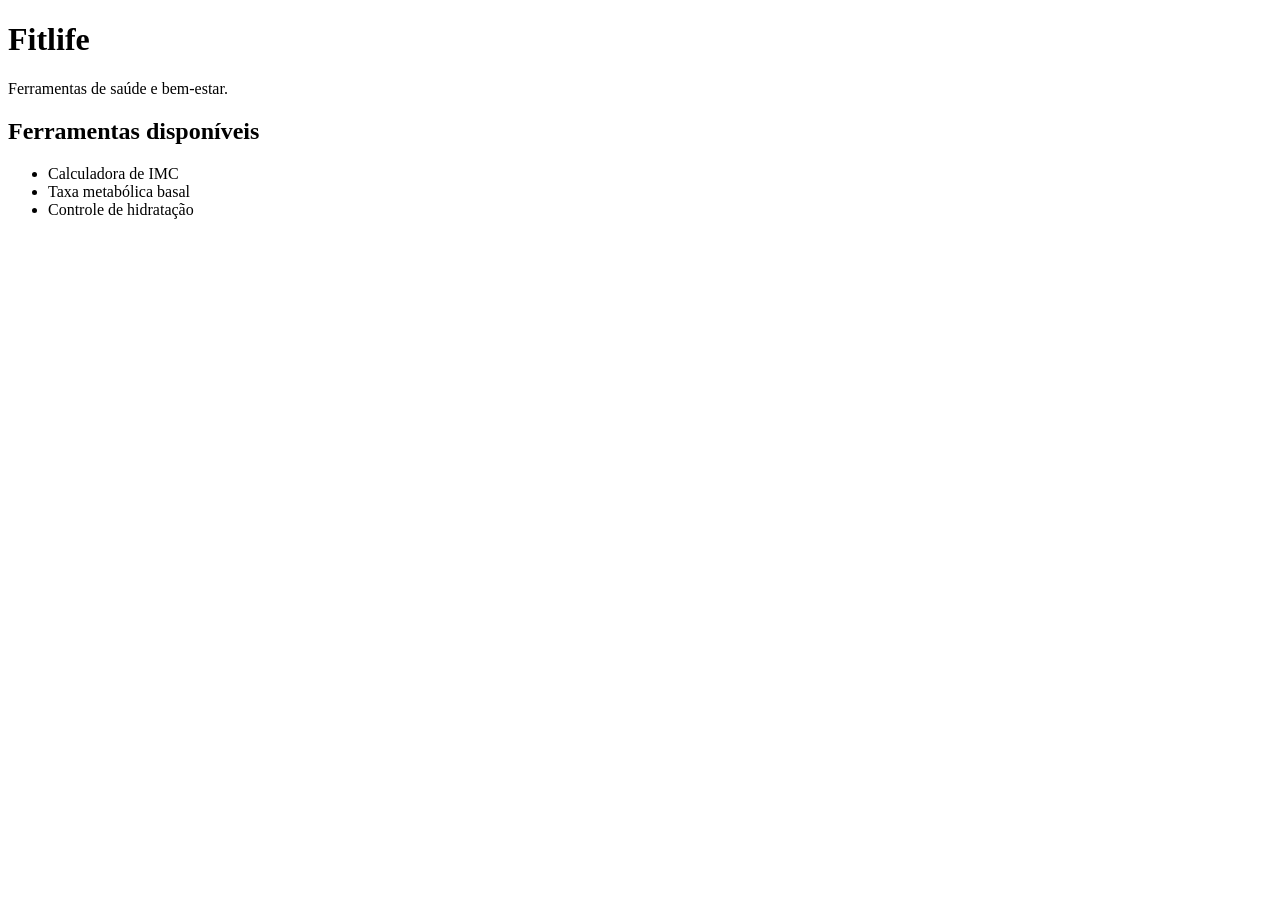
==== index.html @ 10d518d0 "first commit" ====
<!DOCTYPE html>
<html lang="pt-BR">
<head>
    <meta charset="UTF-8">
    <meta name="viewport" content="width=device-width, initial-scale=1.0">
    <title>Fitlife</title>

</head>
<body>
    
    <h1>Fitlife</h1>

    <p>Ferramentas de saúde e bem-estar.</p>

    <h2>Ferramentas disponíveis</h2>

    <ul>

        <li>Calculadora de IMC</li>
        <li>Taxa metabólica basal</li>
        <li>Controle de hidratação</li>
    </ul>
   


</body>
</html>
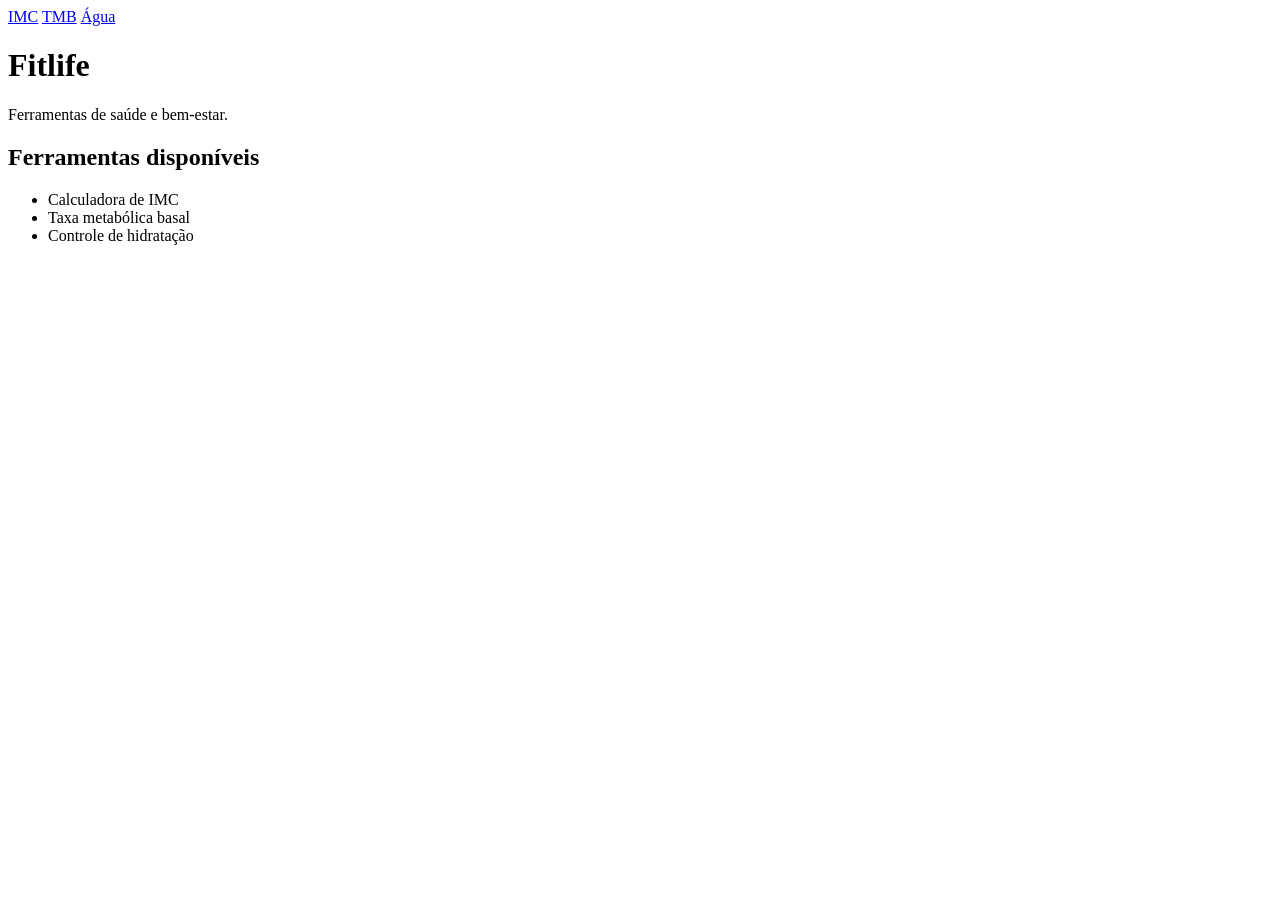
==== commit 722af8df: "adicionado paginas na pasta" ====
--- a/index.html
+++ b/index.html
@@ -8,6 +8,11 @@
 </head>
 <body>
     
+    <a href="pages/imc.html">IMC</a>
+    <a href="pages/tmb.html">TMB</a>
+    <a href="pages/water.html">Água</a>
+
+
     <h1>Fitlife</h1>
 
     <p>Ferramentas de saúde e bem-estar.</p>
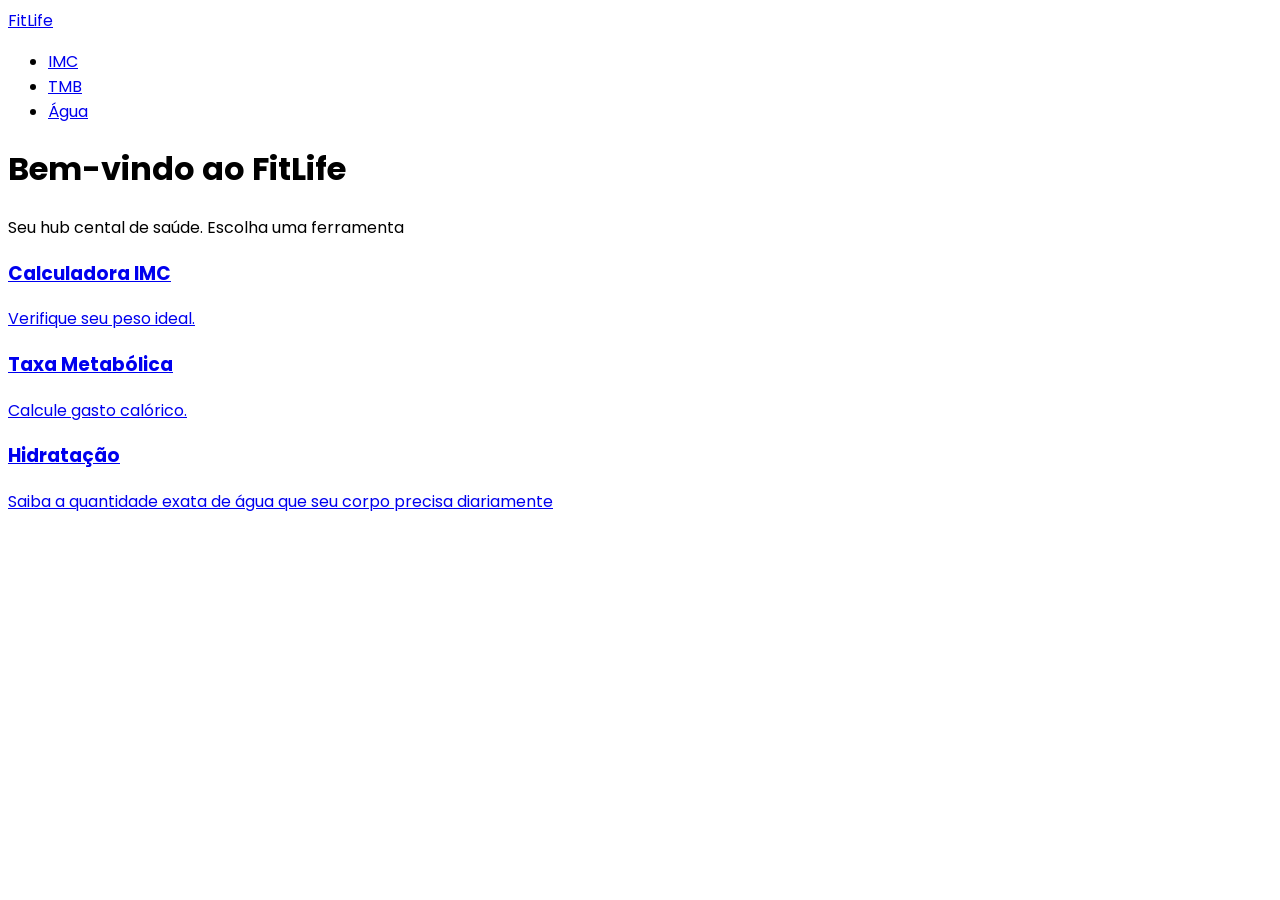
==== commit be1dbabf: "adicionado HTML semantico no projeto" ====
--- a/index.html
+++ b/index.html
@@ -3,29 +3,48 @@
 <head>
     <meta charset="UTF-8">
     <meta name="viewport" content="width=device-width, initial-scale=1.0">
+    <link rel="preconnect" href="https://fonts.googleapis.com">
+    <link rel="preconnect" href="https://fonts.gstatic.com" crossorigin>
+    <link href="https://fonts.googleapis.com/css2?family=Poppins:ital,wght@0,100;0,200;0,300;0,400;0,500;0,600;0,700;0,800;0,900;1,100;1,200;1,300;1,400;1,500;1,600;1,700;1,800;1,900&display=swap" rel="stylesheet">
     <title>Fitlife</title>
+</head>
+<body style="font-family: Poppins;"     >
+    
+    <nav>
 
-</head>
-<body>
+        <a href="index.html">FitLife</a>
+
+        <ul>
+            <li><a href="pages/imc.html">IMC</a></li>
+            <li><a href="pages/tmb.html">TMB</a></li>
+            <li><a href="pages/water.html">Água</a></li>
+
+        </ul>
+
+    </nav>
+
+    <header>
+        <h1>Bem-vindo ao FitLife</h1>
+        <p>Seu hub cental de saúde. Escolha uma ferramenta</p>
+    </header>
+
     
-    <a href="pages/imc.html">IMC</a>
-    <a href="pages/tmb.html">TMB</a>
-    <a href="pages/water.html">Água</a>
-
-
-    <h1>Fitlife</h1>
-
-    <p>Ferramentas de saúde e bem-estar.</p>
-
-    <h2>Ferramentas disponíveis</h2>
-
-    <ul>
-
-        <li>Calculadora de IMC</li>
-        <li>Taxa metabólica basal</li>
-        <li>Controle de hidratação</li>
-    </ul>
-   
+    <main>
+       <section>
+            <a href="pages/imc.html">
+                <h3>Calculadora IMC</h3>
+                <p>Verifique seu peso ideal.</p>
+            </a>
+            <a href="pages/tmb.html">
+                <h3>Taxa Metabólica</h3>
+                <p>Calcule gasto calórico.</p>
+            </a>
+            <a href="pages/water.html">
+                <h3>Hidratação</h3>
+                <p>Saiba a quantidade exata de água que seu corpo precisa diariamente</p>
+            </a>
+       </section>
+   </main>
 
 
 </body>
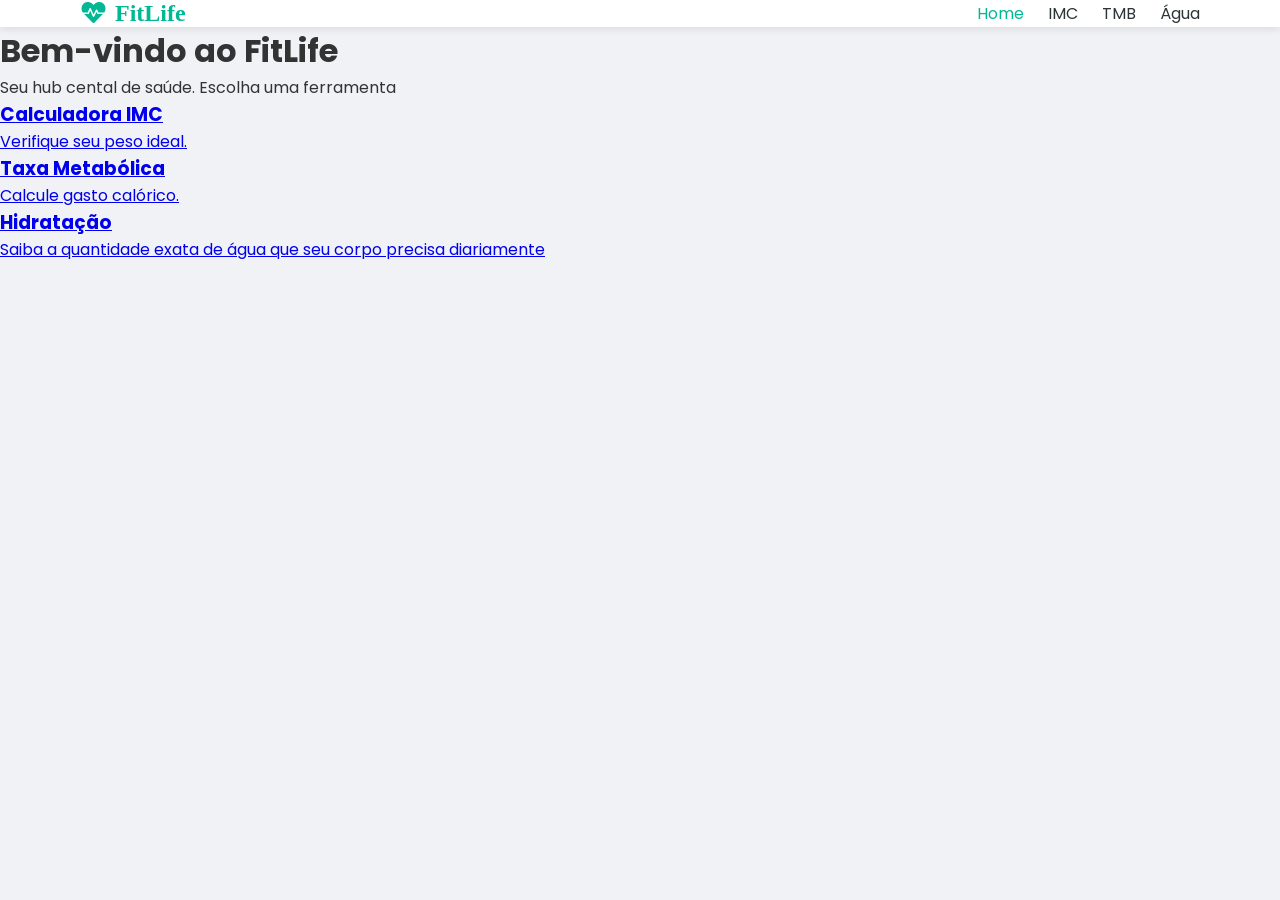
==== commit 68223d61: "adicionando css" ====
--- a/index.html
+++ b/index.html
@@ -5,19 +5,22 @@
     <meta name="viewport" content="width=device-width, initial-scale=1.0">
     <link rel="preconnect" href="https://fonts.googleapis.com">
     <link rel="preconnect" href="https://fonts.gstatic.com" crossorigin>
+    <link rel="stylesheet" href="css/style.css">
     <link href="https://fonts.googleapis.com/css2?family=Poppins:ital,wght@0,100;0,200;0,300;0,400;0,500;0,600;0,700;0,800;0,900;1,100;1,200;1,300;1,400;1,500;1,600;1,700;1,800;1,900&display=swap" rel="stylesheet">
+    <link rel="stylesheet"   href="https://cdnjs.cloudflare.com/ajax/libs/font-awesome/6.0.0/css/all.min.css" />
     <title>Fitlife</title>
 </head>
-<body style="font-family: Poppins;"     >
+<body>
     
     <nav>
 
-        <a href="index.html">FitLife</a>
+        <a class="logo" href="index.html"><i class="fas fa-heartbeat"></i>FitLife</a>
 
-        <ul>
-            <li><a href="pages/imc.html">IMC</a></li>
-            <li><a href="pages/tmb.html">TMB</a></li>
-            <li><a href="pages/water.html">Água</a></li>
+        <ul class="nav-links">
+            <li><a class="nav-link" id="nav-active" href="index.html">Home</a></li>
+            <li><a class="nav-link" href="pages/imc.html">IMC</a></li>
+            <li><a class="nav-link" href="pages/tmb.html">TMB</a></li>
+            <li><a class="nav-link" href="pages/water.html">Água</a></li>
 
         </ul>
 
--- a/css/style.css
+++ b/css/style.css
@@ -0,0 +1,46 @@
+* {
+    margin: 0;
+    padding: 0;
+    box-sizing: border-box;
+}
+
+body {
+    font-family: 'Poppins', sans-seriff;
+    background-color: #f0f2f5;
+    color:  #333
+}
+
+nav {
+    display: flex;
+    justify-content: space-between;
+    align-items: center;
+    background-color: #ffff;
+    padding: 0 80px;
+    box-shadow: 0 2px 8px rgba(0 , 0, 0, 0.1);
+}
+
+.logo {
+    display: flex;
+    algin-items: center;
+    gap: 8px;
+    font-size: 24px;
+    color: #00b894;
+    text-decoration: none;
+    font-weight: 600;
+}
+
+.nav-links {
+    display: flex;
+    list-style: none;
+    gap: 24px;
+}
+.nav-link {
+    text-decoration: none;
+    color: #2d3436;
+    front-size: 16px;
+}
+
+#nav-active {
+    border-botton: 3px solid  #00b894;
+    color: #00b894;
+}
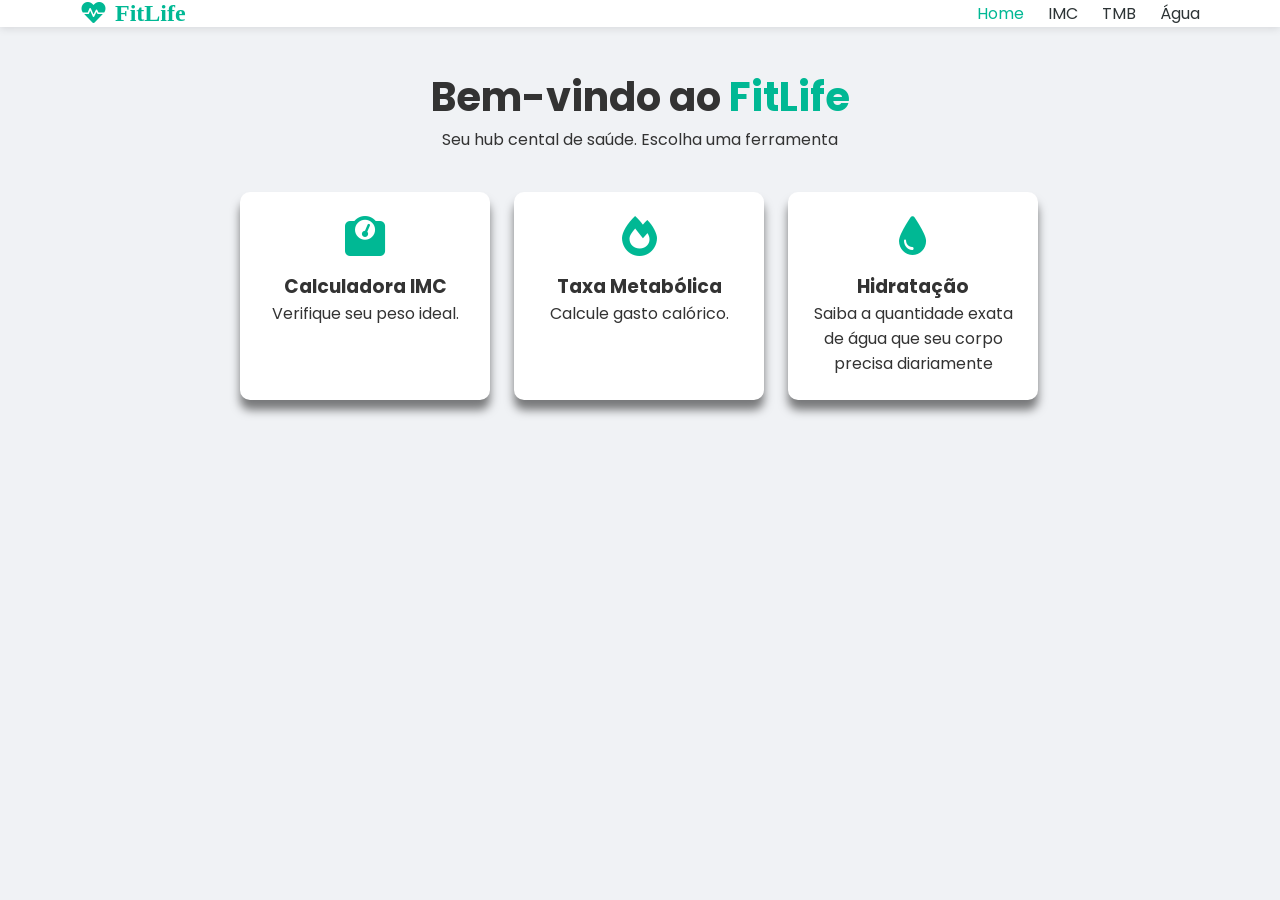
==== commit 02d10f6e: "adicionado estilizacao na pagina home" ====
--- a/index.html
+++ b/index.html
@@ -26,23 +26,26 @@
 
     </nav>
 
-    <header>
-        <h1>Bem-vindo ao FitLife</h1>
+    <header class="header-container" > 
+        <h1>Bem-vindo ao <span>FitLife</span> </h1>
         <p>Seu hub cental de saúde. Escolha uma ferramenta</p>
     </header>
 
     
     <main>
-       <section>
-            <a href="pages/imc.html">
+       <section class="cards-section">
+            <a class="feature-card" href="pages/imc.html">
+                <i class="fas fa-weight"></i>
                 <h3>Calculadora IMC</h3>
                 <p>Verifique seu peso ideal.</p>
             </a>
-            <a href="pages/tmb.html">
+            <a class="feature-card" href="pages/tmb.html">
+                <i class="fas fa-fire"></i>
                 <h3>Taxa Metabólica</h3>
                 <p>Calcule gasto calórico.</p>
             </a>
-            <a href="pages/water.html">
+            <a class="feature-card" href="pages/water.html">
+                <i class="fas fa-tint"></i>
                 <h3>Hidratação</h3>
                 <p>Saiba a quantidade exata de água que seu corpo precisa diariamente</p>
             </a>
--- a/css/style.css
+++ b/css/style.css
@@ -40,7 +40,56 @@
     front-size: 16px;
 }
 
+.nav-link:hover {
+    color: #00b894;
+}
+
 #nav-active {
     border-botton: 3px solid  #00b894;
     color: #00b894;
 }
+
+.header-container {
+    text-align: center;
+    padding: 40px 0;
+}
+
+.header-container h1 {
+    font-size: 40px;
+}
+
+.header-container span {
+    color: #00b894;
+}
+
+main {
+    width: 800px;
+    margin: 0 auto;
+}
+
+.cards-section {
+    display: flex;
+    gap: 24px;
+    text-align: center;
+}
+
+.feature-card {
+    background-color: #ffff;
+    color: #333;
+    padding: 24px;
+    border-radius: 10px;
+    text-align: center;
+    text-decoration: none;
+    box-shadow: 0 10px 10px rgba(0, 0, 0, 0.5);
+    width: 250px;
+}
+
+.feature-card:hover {
+    border: 2px solid #00b894;
+}
+
+.feature-card i {
+    font-size: 40px;
+    color: #00b894;
+    margin-bottom: 16px;
+}
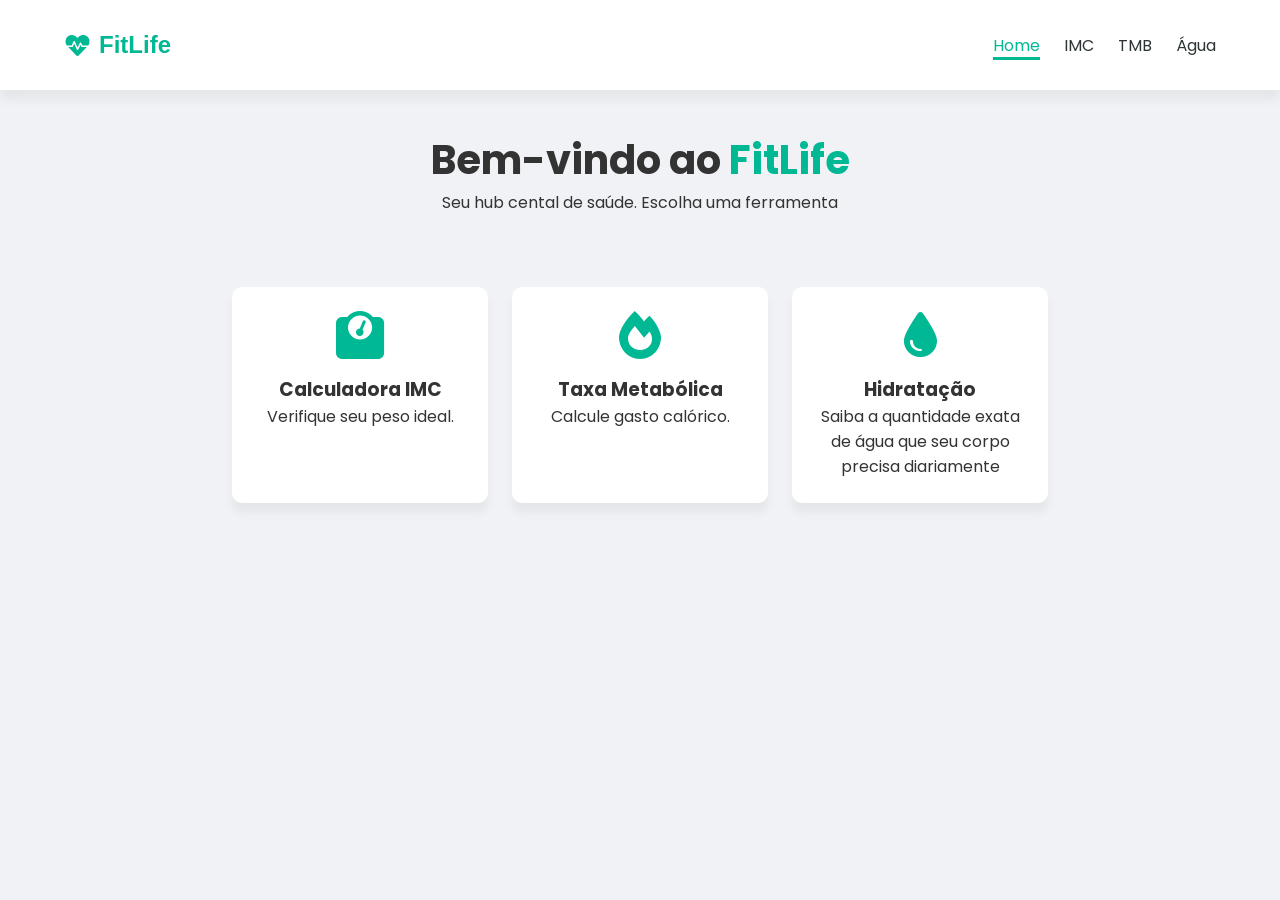
==== commit a0664fe1: "estilizando pages" ====
--- a/index.html
+++ b/index.html
@@ -6,15 +6,19 @@
     <link rel="preconnect" href="https://fonts.googleapis.com">
     <link rel="preconnect" href="https://fonts.gstatic.com" crossorigin>
     <link rel="stylesheet" href="css/style.css">
+    <link
+    rel="stylesheet"
+    href="https://cdnjs.cloudflare.com/ajax/libs/font-awesome/6.0.0/css/all.min.css"
+    />
     <link href="https://fonts.googleapis.com/css2?family=Poppins:ital,wght@0,100;0,200;0,300;0,400;0,500;0,600;0,700;0,800;0,900;1,100;1,200;1,300;1,400;1,500;1,600;1,700;1,800;1,900&display=swap" rel="stylesheet">
-    <link rel="stylesheet"   href="https://cdnjs.cloudflare.com/ajax/libs/font-awesome/6.0.0/css/all.min.css" />
     <title>Fitlife</title>
 </head>
 <body>
     
     <nav>
-
-        <a class="logo" href="index.html"><i class="fas fa-heartbeat"></i>FitLife</a>
+        <a class="logo" href="index.html">
+            <i class="fas fa-heartbeat"></i> FitLife    
+        </a>
 
         <ul class="nav-links">
             <li><a class="nav-link" id="nav-active" href="index.html">Home</a></li>
--- a/css/style.css
+++ b/css/style.css
@@ -1,3 +1,19 @@
+:root {
+    --primary-color: #00b894;
+    --primary-dark: #019477;
+    --secondary-color: #2d3436;
+    --background-color: #f0f2f5;
+    --card-color: #ffffff;
+    --text-color: #333333;
+    --muted-color: #636e72;
+    --danger-color: #d63031;
+    --water-color: #0984e3;
+    --border-color: #dfe6e9;
+
+    --shadow-md: 0 10px 10px rgba(0, 0, 0, 0.05);
+}
+
+
 * {
     margin: 0;
     padding: 0;
@@ -5,26 +21,28 @@
 }
 
 body {
-    font-family: 'Poppins', sans-seriff;
-    background-color: #f0f2f5;
-    color:  #333
+    font-family: 'Poppins', sans-serif;
+    background-color: var(--background-color);
+    color: var(--text-color);
 }
 
 nav {
     display: flex;
     justify-content: space-between;
     align-items: center;
-    background-color: #ffff;
-    padding: 0 80px;
-    box-shadow: 0 2px 8px rgba(0 , 0, 0, 0.1);
-}
+    
+    height: 10vh;
+    background-color: var(--card-color);
+    padding: 0 5%;
+    box-shadow: var(--shadow-md);
+}   
 
 .logo {
     display: flex;
-    algin-items: center;
-    gap: 8px;
-    font-size: 24px;
-    color: #00b894;
+    align-items: center;
+    gap: 0.5rem;
+    font-size: 1.5rem;
+    color: var(--primary-color);
     text-decoration: none;
     font-weight: 600;
 }
@@ -32,64 +50,156 @@
 .nav-links {
     display: flex;
     list-style: none;
-    gap: 24px;
-}
+    gap: 1.5rem;
+}
+
 .nav-link {
     text-decoration: none;
-    color: #2d3436;
-    front-size: 16px;
+    color: var(--secondary-color);
+    font-size: 1rem;
 }
 
 .nav-link:hover {
-    color: #00b894;
-}
-
-#nav-active {
-    border-botton: 3px solid  #00b894;
-    color: #00b894;
+    color: var(--primary-color);
+}
+
+#nav-active { 
+    border-bottom: 3px var(--primary-color) solid;
+    color: var(--primary-color)
 }
 
 .header-container {
     text-align: center;
-    padding: 40px 0;
+    padding: 2.5rem 0;
 }
 
 .header-container h1 {
-    font-size: 40px;
+    font-size: 2.5rem;
 }
 
 .header-container span {
-    color: #00b894;
+    color: var(--primary-color);
 }
 
 main {
-    width: 800px;
+    width: 80vw;
     margin: 0 auto;
+    padding: 2rem 0;
 }
 
 .cards-section {
     display: flex;
-    gap: 24px;
+    justify-content: center;
+    flex-wrap: wrap;
+    gap: 1.5rem;
     text-align: center;
 }
 
 .feature-card {
-    background-color: #ffff;
-    color: #333;
-    padding: 24px;
-    border-radius: 10px;
-    text-align: center;
-    text-decoration: none;
-    box-shadow: 0 10px 10px rgba(0, 0, 0, 0.5);
-    width: 250px;
+    background-color: var(--card-color);
+    color: var(--text-color);
+    padding: 1.5rem;
+    border-radius: 10px;
+    text-align: center;
+    text-decoration: none;
+    box-shadow: var(--shadow-md);
+    width: 16rem;
 }
 
 .feature-card:hover {
-    border: 2px solid #00b894;
+    border: 2px solid var(--primary-color);
 }
 
 .feature-card i {
-    font-size: 40px;
-    color: #00b894;
-    margin-bottom: 16px;
+    font-size: 3rem;
+    color: var(--primary-color);
+    margin-bottom: 1rem;
+}
+
+.tool-container {
+    display: flex;
+    flex-direction: column;
+    gap: 1rem;
+
+    width: 100%;
+    padding: 2rem;
+
+    background-color: var(--card-color);
+    box-shadow: var(--shadow-md);
+    border-radius: 10px;
+}
+
+.tool-container-title {
+    text-align: center;
+}
+
+.tool-container-title h2 {
+    color: var(--secondary-color);
+    font-size: 1.8rem;
+}
+
+.tool-container form     {
+    display: flex;
+    flex-direction: column;
+    gap: 1rem;
+}
+
+.form-group {
+    display: flex;
+    flex-direction: column;
+    gap: 0.5rem;
+}
+
+.form-group label {
+    font-weight: 600;
+    color: var(--secondary-color);
+}
+
+.form-group input,
+.form-group select {
+    padding: 0.8rem;
+    border: 2px solid var(--border-color);
+    border-radius: 10px;
+    font-size: 1rem;
+    font-family: inherit;
+}
+
+.form-group input:focus, 
+.form-group select:focus {
+    outline:none;
+    border-color: var(--primary-color);
+}
+
+.action-btn {
+    padding: 0.8rem 1rem;
+    background-color: var(--primary-color);
+    color: var(--card-color);
+    border: none;
+    border-radius: 10px;
+    font-size: 1rem;
+    font-weight: 600;
+    font-family: inherit;
+    cursor: pointer;
+    text-decoration: none;
+    text-align: center;
+    transition: 0.3s;
+}
+
+.action-btn:hover {
+    background-color: var(--primary-dark);
+}
+ 
+.btn-back {
+    background-color: var(--muted-color);
+}
+
+.btn-back:hover {
+    background-color: var(--secondary-color);
+}
+
+.result-box {
+    padding: 1.25rem;
+    background-color: #e8f8f5;
+    border-radius: 10px;
+    text-align: center;
 }
